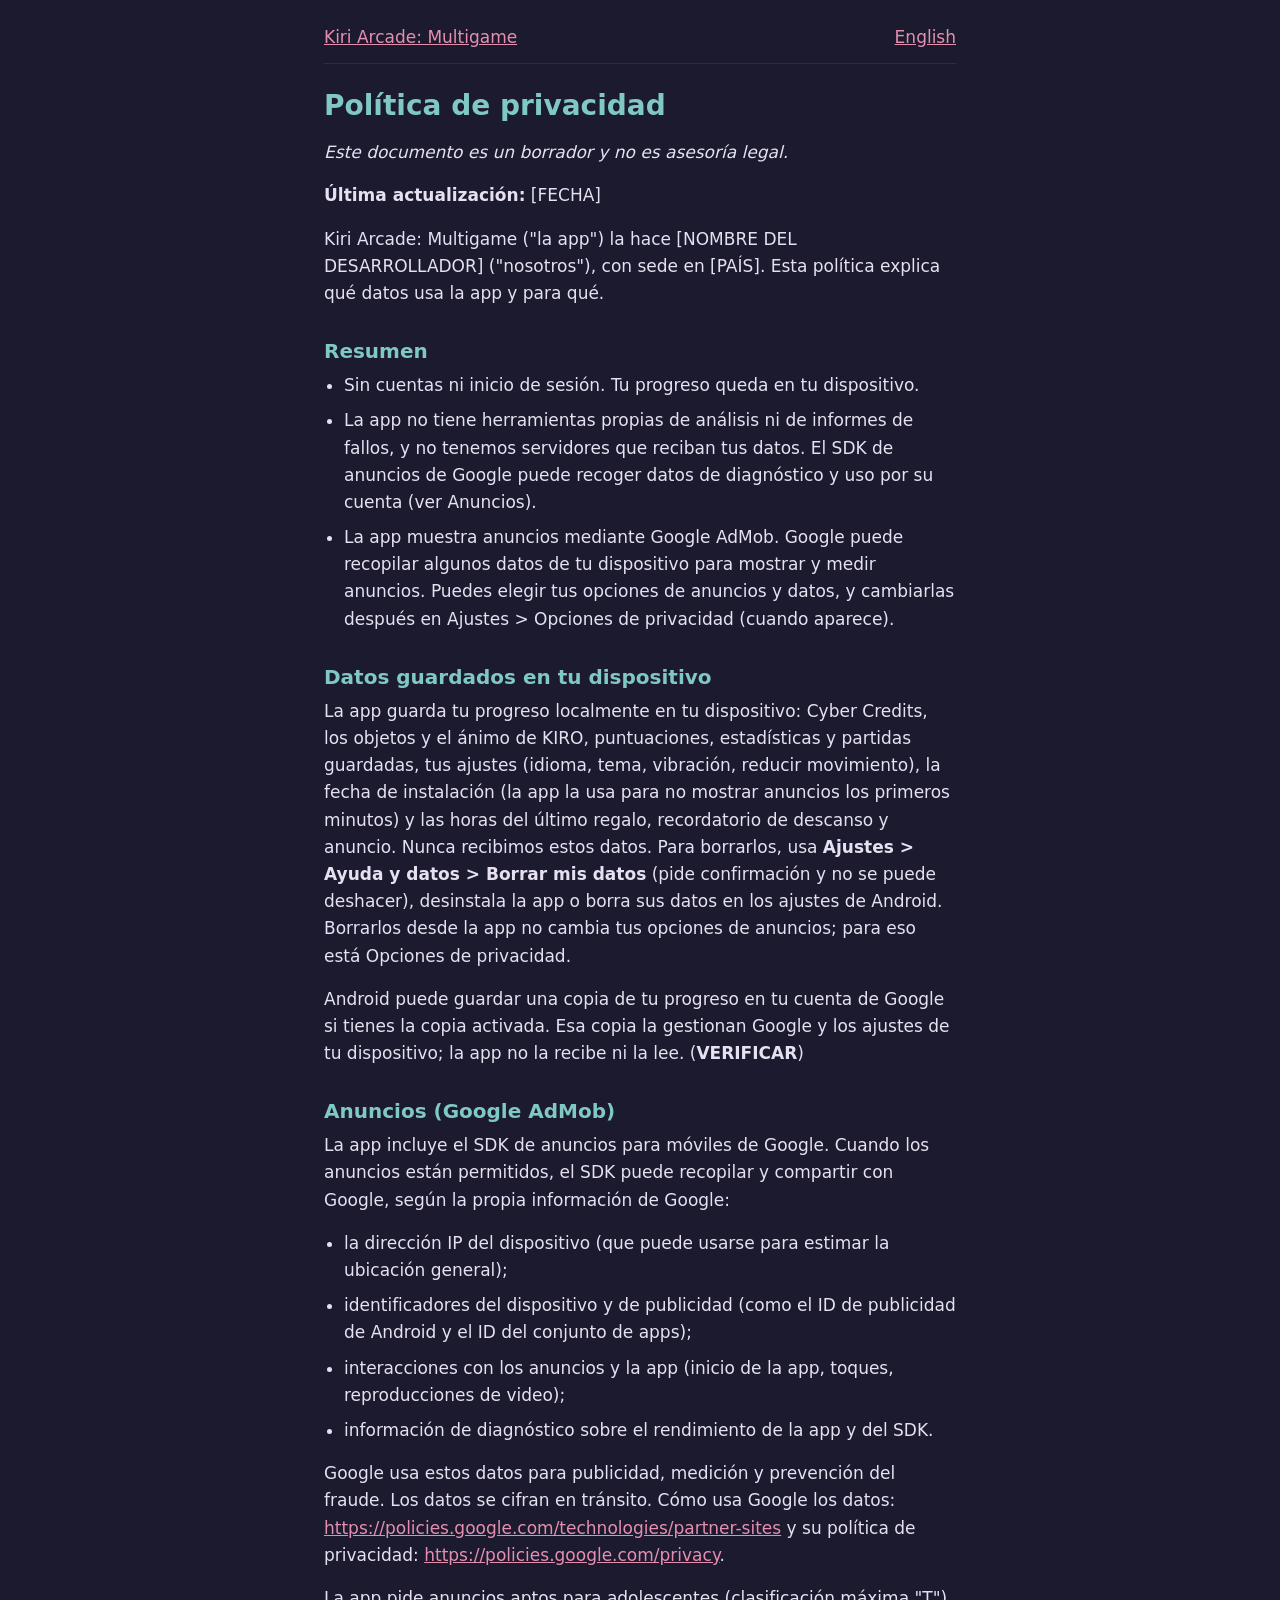
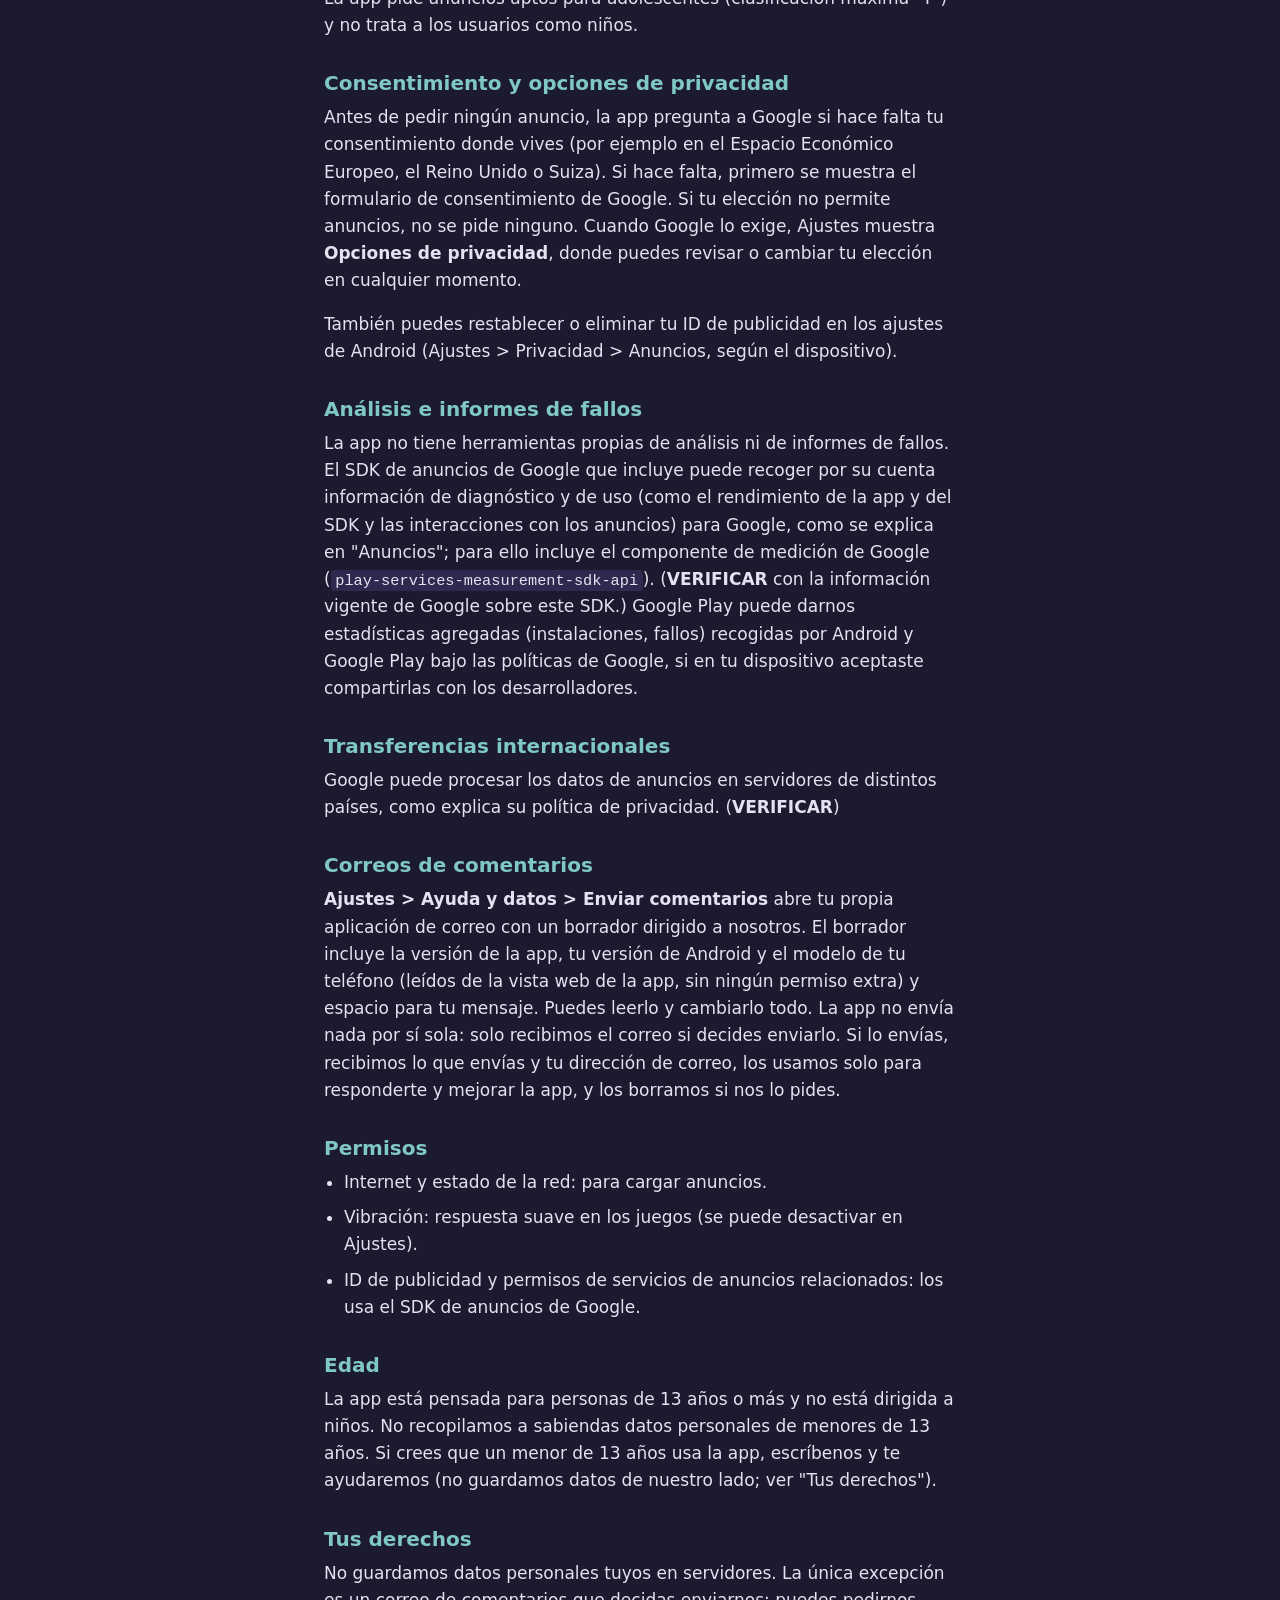
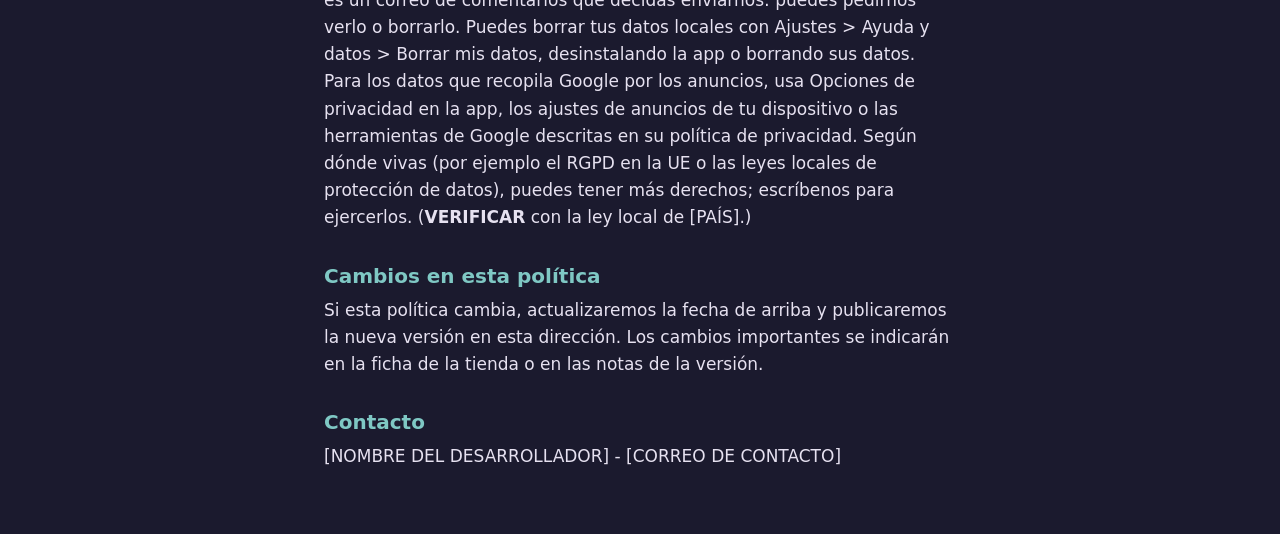
==== privacy-es.html @ 4f9419d4 "Note: pagina simple de privacidad y de terminos y condiciones" ====
<!doctype html>
<html lang="es">
  <head>
    <meta charset="utf-8" />
    <meta name="viewport" content="width=device-width, initial-scale=1" />
    <title>Política de privacidad - Kiri Arcade: Multigame</title>
    <link rel="stylesheet" href="styles.css" />
  </head>
  <body>
    <header>
      <p><a href="index.html">Kiri Arcade: Multigame</a></p>
      <nav aria-label="Idioma"><a href="privacy-en.html" hreflang="en" lang="en">English</a></nav>
    </header>
    <main>
      <h1>Política de privacidad</h1>
      <p><em>Este documento es un borrador y no es asesoría legal.</em></p>
      <p><strong>Última actualización:</strong> [FECHA]</p>
      <p>
        Kiri Arcade: Multigame ("la app") la hace [NOMBRE DEL DESARROLLADOR] ("nosotros"), con sede
        en [PAÍS]. Esta política explica qué datos usa la app y para qué.
      </p>
      <section>
        <h2>Resumen</h2>
        <ul>
          <li>Sin cuentas ni inicio de sesión. Tu progreso queda en tu dispositivo.</li>
          <li>
            La app no tiene herramientas propias de análisis ni de informes de fallos, y no tenemos
            servidores que reciban tus datos. El SDK de anuncios de Google puede recoger datos de
            diagnóstico y uso por su cuenta (ver Anuncios).
          </li>
          <li>
            La app muestra anuncios mediante Google AdMob. Google puede recopilar algunos datos de
            tu dispositivo para mostrar y medir anuncios. Puedes elegir tus opciones de anuncios y
            datos, y cambiarlas después en Ajustes &gt; Opciones de privacidad (cuando aparece).
          </li>
        </ul>
      </section>
      <section>
        <h2>Datos guardados en tu dispositivo</h2>
        <p>
          La app guarda tu progreso localmente en tu dispositivo: Cyber Credits, los objetos y el
          ánimo de KIRO, puntuaciones, estadísticas y partidas guardadas, tus ajustes (idioma, tema,
          vibración, reducir movimiento), la fecha de instalación (la app la usa para no mostrar
          anuncios los primeros minutos) y las horas del último regalo, recordatorio de descanso y
          anuncio. Nunca recibimos estos datos. Para borrarlos, usa
          <strong>Ajustes &gt; Ayuda y datos &gt; Borrar mis datos</strong> (pide confirmación y no
          se puede deshacer), desinstala la app o borra sus datos en los ajustes de Android.
          Borrarlos desde la app no cambia tus opciones de anuncios; para eso está Opciones de
          privacidad.
        </p>
        <p>
          Android puede guardar una copia de tu progreso en tu cuenta de Google si tienes la copia
          activada. Esa copia la gestionan Google y los ajustes de tu dispositivo; la app no la
          recibe ni la lee. (<strong>VERIFICAR</strong>)
        </p>
      </section>
      <section>
        <h2>Anuncios (Google AdMob)</h2>
        <p>
          La app incluye el SDK de anuncios para móviles de Google. Cuando los anuncios están
          permitidos, el SDK puede recopilar y compartir con Google, según la propia información de
          Google:
        </p>
        <ul>
          <li>
            la dirección IP del dispositivo (que puede usarse para estimar la ubicación general);
          </li>
          <li>
            identificadores del dispositivo y de publicidad (como el ID de publicidad de Android y
            el ID del conjunto de apps);
          </li>
          <li>
            interacciones con los anuncios y la app (inicio de la app, toques, reproducciones de
            video);
          </li>
          <li>información de diagnóstico sobre el rendimiento de la app y del SDK.</li>
        </ul>
        <p>
          Google usa estos datos para publicidad, medición y prevención del fraude. Los datos se
          cifran en tránsito. Cómo usa Google los datos:
          <a href="https://policies.google.com/technologies/partner-sites" rel="noopener noreferrer"
            >https://policies.google.com/technologies/partner-sites</a
          >
          y su política de privacidad:
          <a href="https://policies.google.com/privacy" rel="noopener noreferrer"
            >https://policies.google.com/privacy</a
          >.
        </p>
        <p>
          La app pide anuncios aptos para adolescentes (clasificación máxima "T") y no trata a los
          usuarios como niños.
        </p>
      </section>
      <section>
        <h2>Consentimiento y opciones de privacidad</h2>
        <p>
          Antes de pedir ningún anuncio, la app pregunta a Google si hace falta tu consentimiento
          donde vives (por ejemplo en el Espacio Económico Europeo, el Reino Unido o Suiza). Si hace
          falta, primero se muestra el formulario de consentimiento de Google. Si tu elección no
          permite anuncios, no se pide ninguno. Cuando Google lo exige, Ajustes muestra
          <strong>Opciones de privacidad</strong>, donde puedes revisar o cambiar tu elección en
          cualquier momento.
        </p>
        <p>
          También puedes restablecer o eliminar tu ID de publicidad en los ajustes de Android
          (Ajustes &gt; Privacidad &gt; Anuncios, según el dispositivo).
        </p>
      </section>
      <section>
        <h2>Análisis e informes de fallos</h2>
        <p>
          La app no tiene herramientas propias de análisis ni de informes de fallos. El SDK de
          anuncios de Google que incluye puede recoger por su cuenta información de diagnóstico y de
          uso (como el rendimiento de la app y del SDK y las interacciones con los anuncios) para
          Google, como se explica en "Anuncios"; para ello incluye el componente de medición de
          Google (<code>play-services-measurement-sdk-api</code>). (<strong>VERIFICAR</strong> con
          la información vigente de Google sobre este SDK.) Google Play puede darnos estadísticas
          agregadas (instalaciones, fallos) recogidas por Android y Google Play bajo las políticas
          de Google, si en tu dispositivo aceptaste compartirlas con los desarrolladores.
        </p>
      </section>
      <section>
        <h2>Transferencias internacionales</h2>
        <p>
          Google puede procesar los datos de anuncios en servidores de distintos países, como
          explica su política de privacidad. (<strong>VERIFICAR</strong>)
        </p>
      </section>
      <section>
        <h2>Correos de comentarios</h2>
        <p>
          <strong>Ajustes &gt; Ayuda y datos &gt; Enviar comentarios</strong> abre tu propia
          aplicación de correo con un borrador dirigido a nosotros. El borrador incluye la versión
          de la app, tu versión de Android y el modelo de tu teléfono (leídos de la vista web de la
          app, sin ningún permiso extra) y espacio para tu mensaje. Puedes leerlo y cambiarlo todo.
          La app no envía nada por sí sola: solo recibimos el correo si decides enviarlo. Si lo
          envías, recibimos lo que envías y tu dirección de correo, los usamos solo para responderte
          y mejorar la app, y los borramos si nos lo pides.
        </p>
      </section>
      <section>
        <h2>Permisos</h2>
        <ul>
          <li>Internet y estado de la red: para cargar anuncios.</li>
          <li>Vibración: respuesta suave en los juegos (se puede desactivar en Ajustes).</li>
          <li>
            ID de publicidad y permisos de servicios de anuncios relacionados: los usa el SDK de
            anuncios de Google.
          </li>
        </ul>
      </section>
      <section>
        <h2>Edad</h2>
        <p>
          La app está pensada para personas de 13 años o más y no está dirigida a niños. No
          recopilamos a sabiendas datos personales de menores de 13 años. Si crees que un menor de
          13 años usa la app, escríbenos y te ayudaremos (no guardamos datos de nuestro lado; ver
          "Tus derechos").
        </p>
      </section>
      <section>
        <h2>Tus derechos</h2>
        <p>
          No guardamos datos personales tuyos en servidores. La única excepción es un correo de
          comentarios que decidas enviarnos: puedes pedirnos verlo o borrarlo. Puedes borrar tus
          datos locales con Ajustes &gt; Ayuda y datos &gt; Borrar mis datos, desinstalando la app o
          borrando sus datos. Para los datos que recopila Google por los anuncios, usa Opciones de
          privacidad en la app, los ajustes de anuncios de tu dispositivo o las herramientas de
          Google descritas en su política de privacidad. Según dónde vivas (por ejemplo el RGPD en
          la UE o las leyes locales de protección de datos), puedes tener más derechos; escríbenos
          para ejercerlos. (<strong>VERIFICAR</strong> con la ley local de [PAÍS].)
        </p>
      </section>
      <section>
        <h2>Cambios en esta política</h2>
        <p>
          Si esta política cambia, actualizaremos la fecha de arriba y publicaremos la nueva versión
          en esta dirección. Los cambios importantes se indicarán en la ficha de la tienda o en las
          notas de la versión.
        </p>
      </section>
      <section>
        <h2>Contacto</h2>
        <p>[NOMBRE DEL DESARROLLADOR] - [CORREO DE CONTACTO]</p>
      </section>
    </main>
  </body>
</html>
---- styles.css ----
/* Colors copied from the app's Soft theme (src/core/theme/palettes.ts). */
:root {
  color-scheme: dark;
  --background: #1b1a2e;
  --panel: #2e2a4f;
  --text: #e6e1f0;
  --heading: #7fc8c4;
  --link: #e58fb0;
  --focus: #e8c872;
}

* {
  box-sizing: border-box;
}

html {
  -webkit-text-size-adjust: 100%;
  text-size-adjust: 100%;
}

body {
  margin: 0 auto;
  max-width: 42rem;
  padding: 1.5rem 1.25rem 3rem;
  background: var(--background);
  color: var(--text);
  font-family:
    system-ui,
    -apple-system,
    'Segoe UI',
    Roboto,
    sans-serif;
  font-size: 1.0625rem;
  line-height: 1.6;
  /* Long URLs must wrap instead of widening the page on a phone. */
  overflow-wrap: anywhere;
}

header {
  display: flex;
  flex-wrap: wrap;
  justify-content: space-between;
  gap: 0.5rem 1.5rem;
  padding-bottom: 0.75rem;
  border-bottom: 1px solid var(--panel);
}

header p {
  margin: 0;
}

h1,
h2 {
  color: var(--heading);
  line-height: 1.25;
}

h1 {
  margin: 1.5rem 0 1rem;
  font-size: 1.75rem;
}

h2 {
  margin: 2rem 0 0.5rem;
  font-size: 1.25rem;
}

p,
ul {
  margin: 0 0 1rem;
}

ul {
  padding-left: 1.25rem;
}

li {
  margin-bottom: 0.5rem;
}

a {
  color: var(--link);
}

a:focus-visible {
  outline: 2px solid var(--focus);
  outline-offset: 2px;
}

code {
  padding: 0.1em 0.3em;
  border-radius: 0.25em;
  background: var(--panel);
  font-size: 0.9em;
}
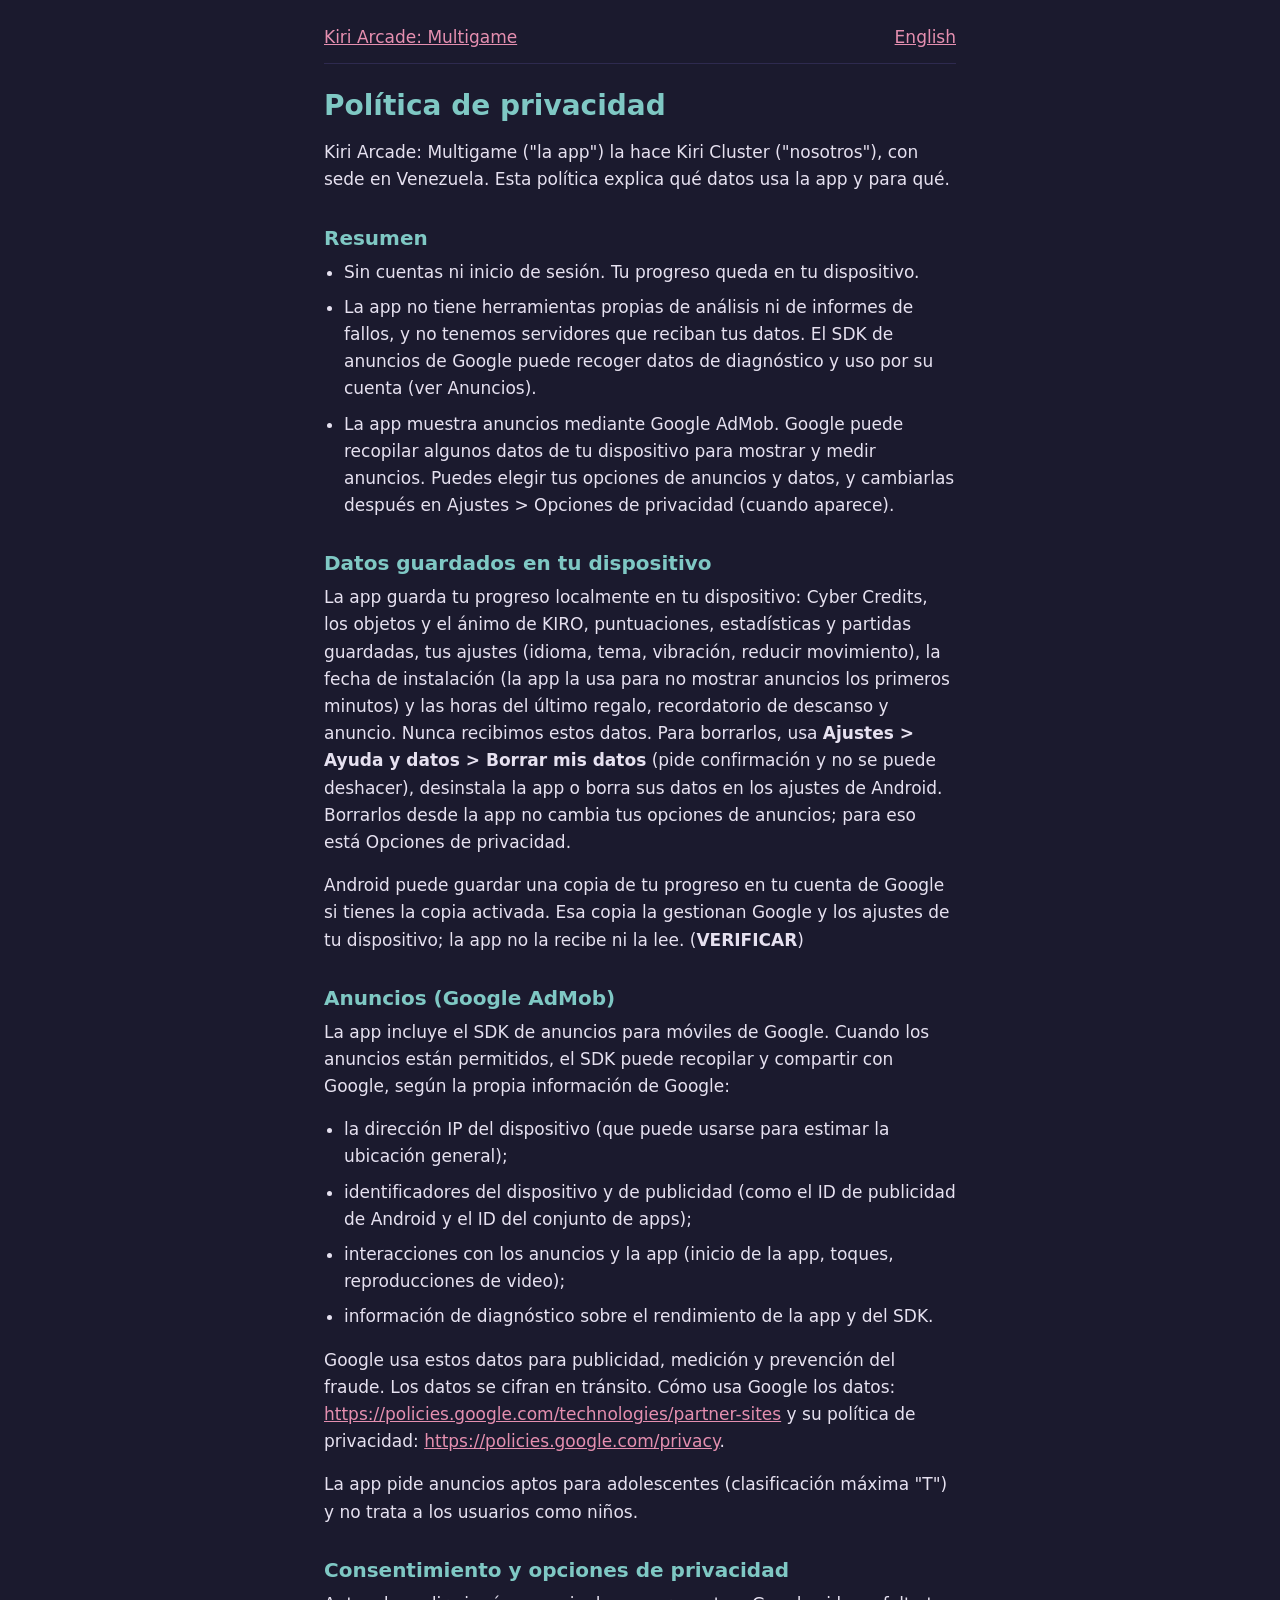
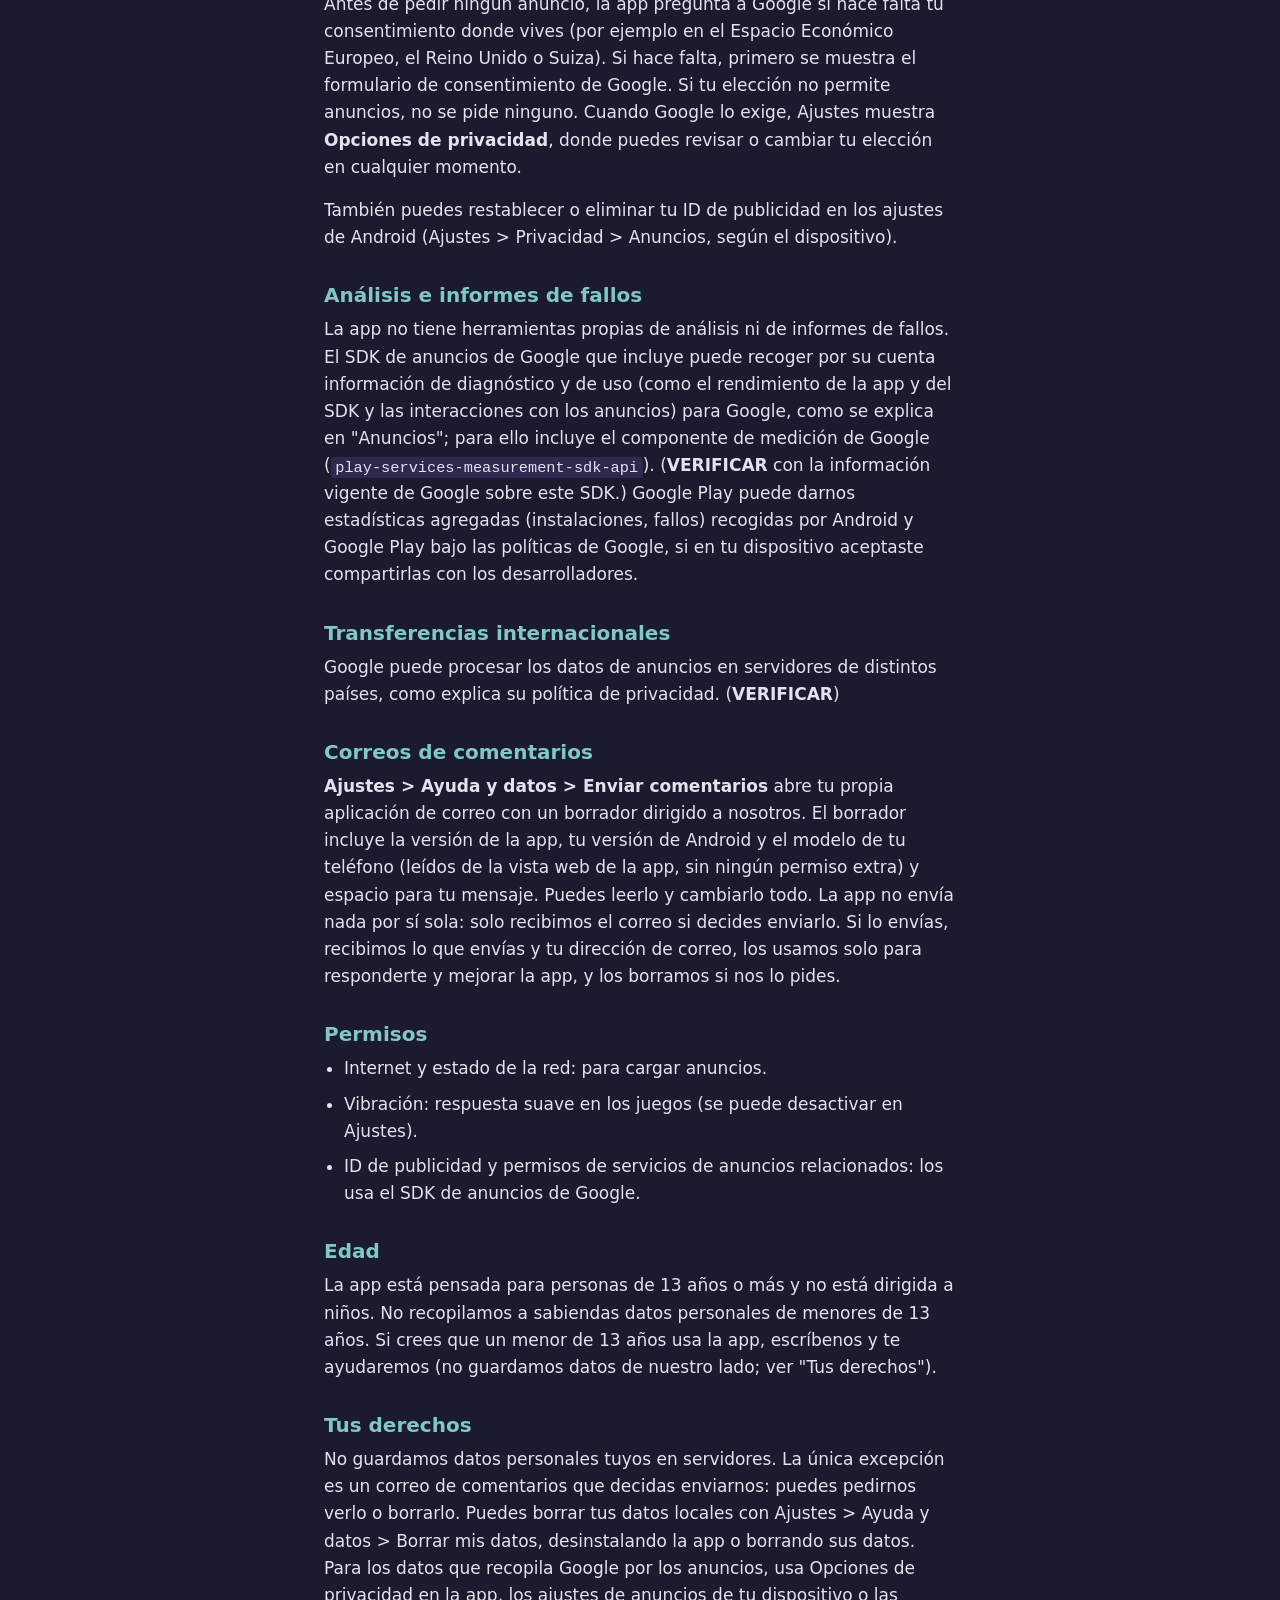
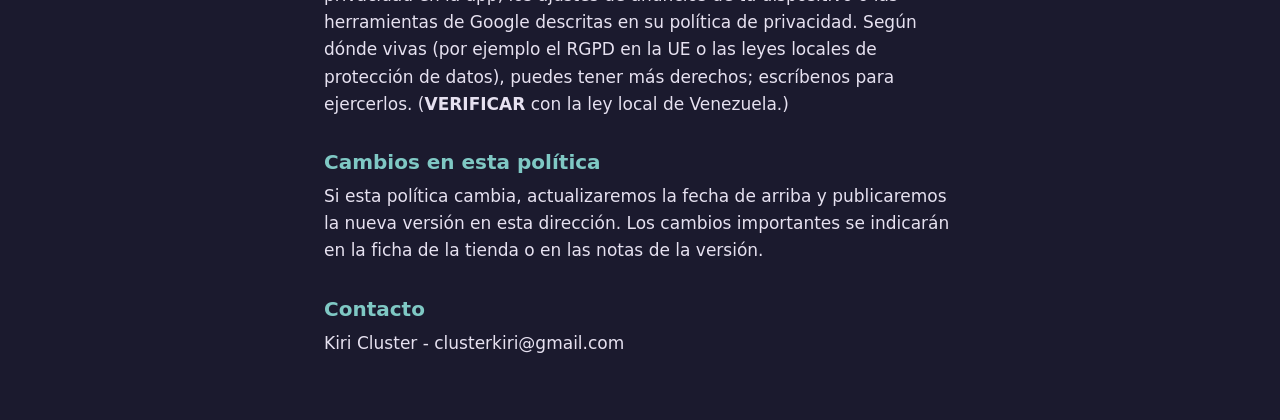
==== commit 7d6986b8: "Note: ajuste en datos de terminos y privacidad" ====
--- a/privacy-es.html
+++ b/privacy-es.html
@@ -13,11 +13,9 @@
     </header>
     <main>
       <h1>Política de privacidad</h1>
-      <p><em>Este documento es un borrador y no es asesoría legal.</em></p>
-      <p><strong>Última actualización:</strong> [FECHA]</p>
       <p>
-        Kiri Arcade: Multigame ("la app") la hace [NOMBRE DEL DESARROLLADOR] ("nosotros"), con sede
-        en [PAÍS]. Esta política explica qué datos usa la app y para qué.
+        Kiri Arcade: Multigame ("la app") la hace Kiri Cluster ("nosotros"), con sede
+        en Venezuela. Esta política explica qué datos usa la app y para qué.
       </p>
       <section>
         <h2>Resumen</h2>
@@ -168,7 +166,7 @@
           privacidad en la app, los ajustes de anuncios de tu dispositivo o las herramientas de
           Google descritas en su política de privacidad. Según dónde vivas (por ejemplo el RGPD en
           la UE o las leyes locales de protección de datos), puedes tener más derechos; escríbenos
-          para ejercerlos. (<strong>VERIFICAR</strong> con la ley local de [PAÍS].)
+          para ejercerlos. (<strong>VERIFICAR</strong> con la ley local de Venezuela.)
         </p>
       </section>
       <section>
@@ -181,7 +179,7 @@
       </section>
       <section>
         <h2>Contacto</h2>
-        <p>[NOMBRE DEL DESARROLLADOR] - [CORREO DE CONTACTO]</p>
+        <p>Kiri Cluster - clusterkiri@gmail.com</p>
       </section>
     </main>
   </body>
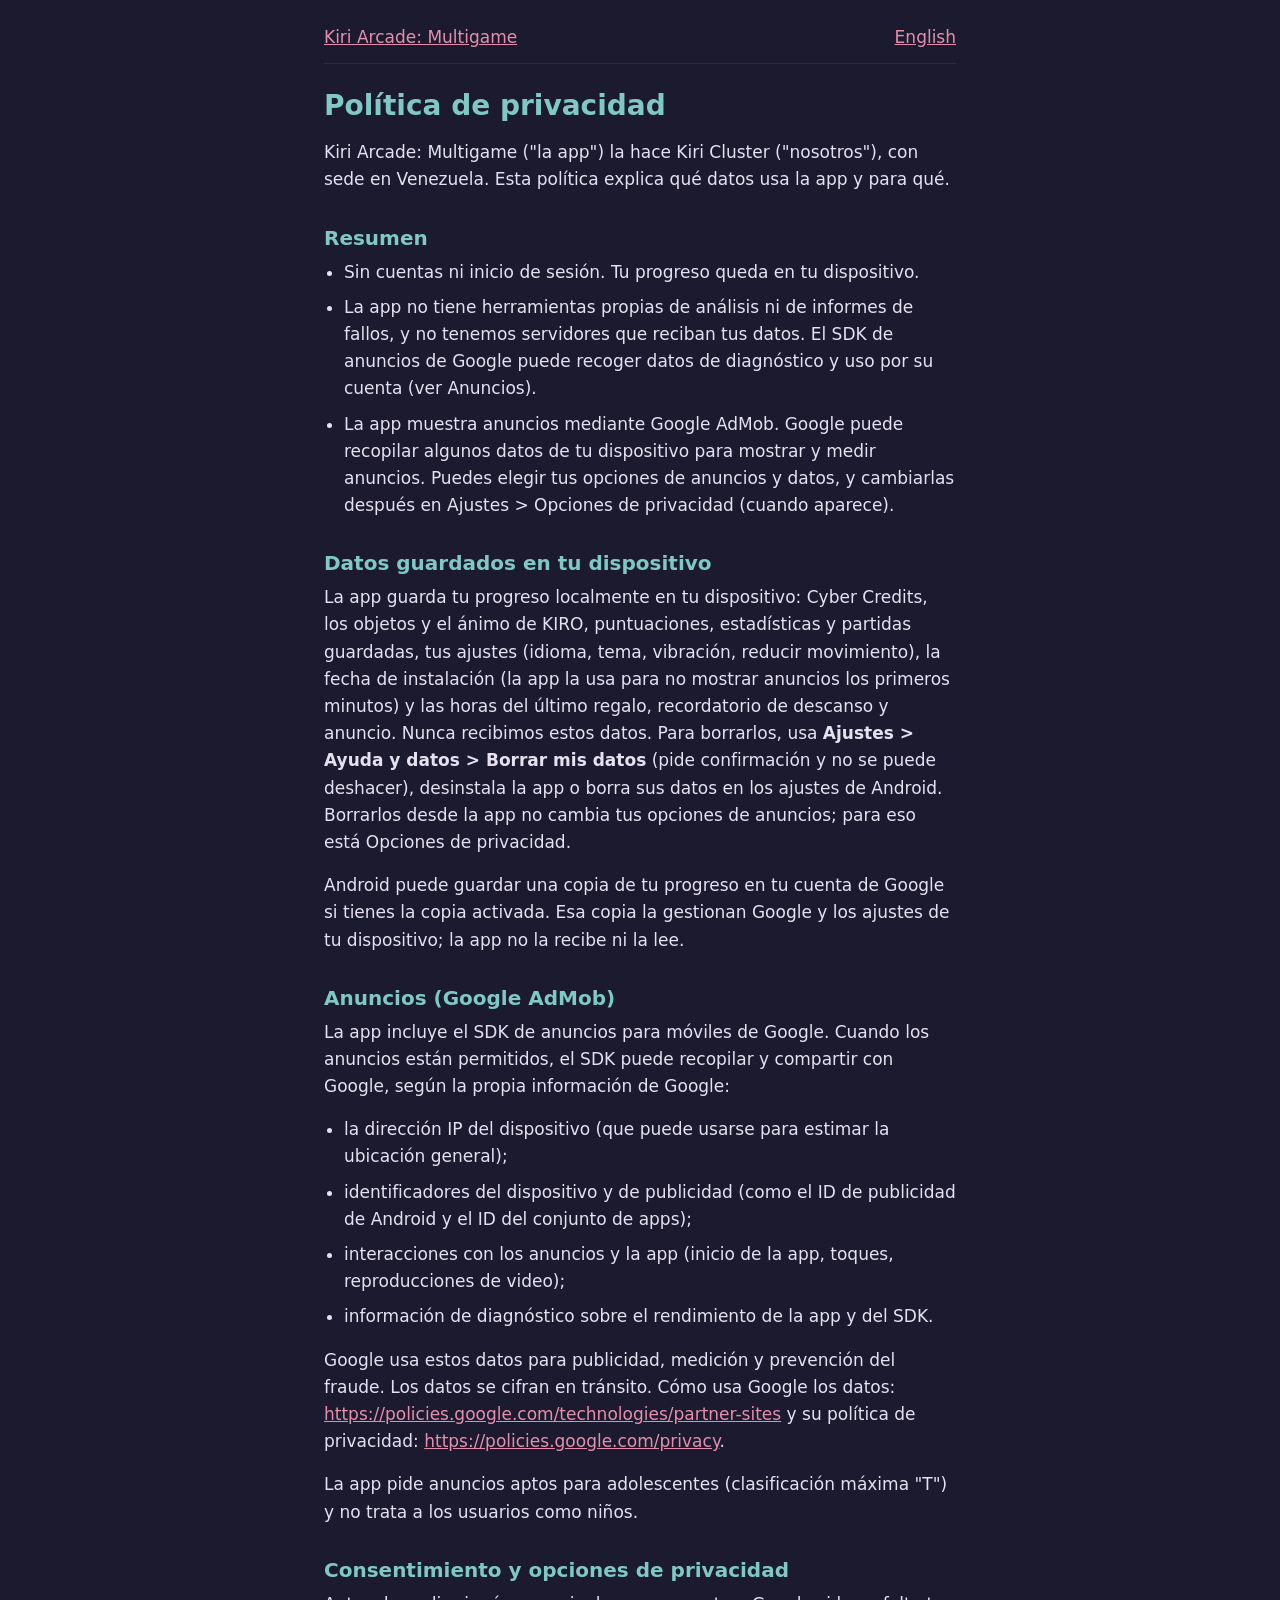
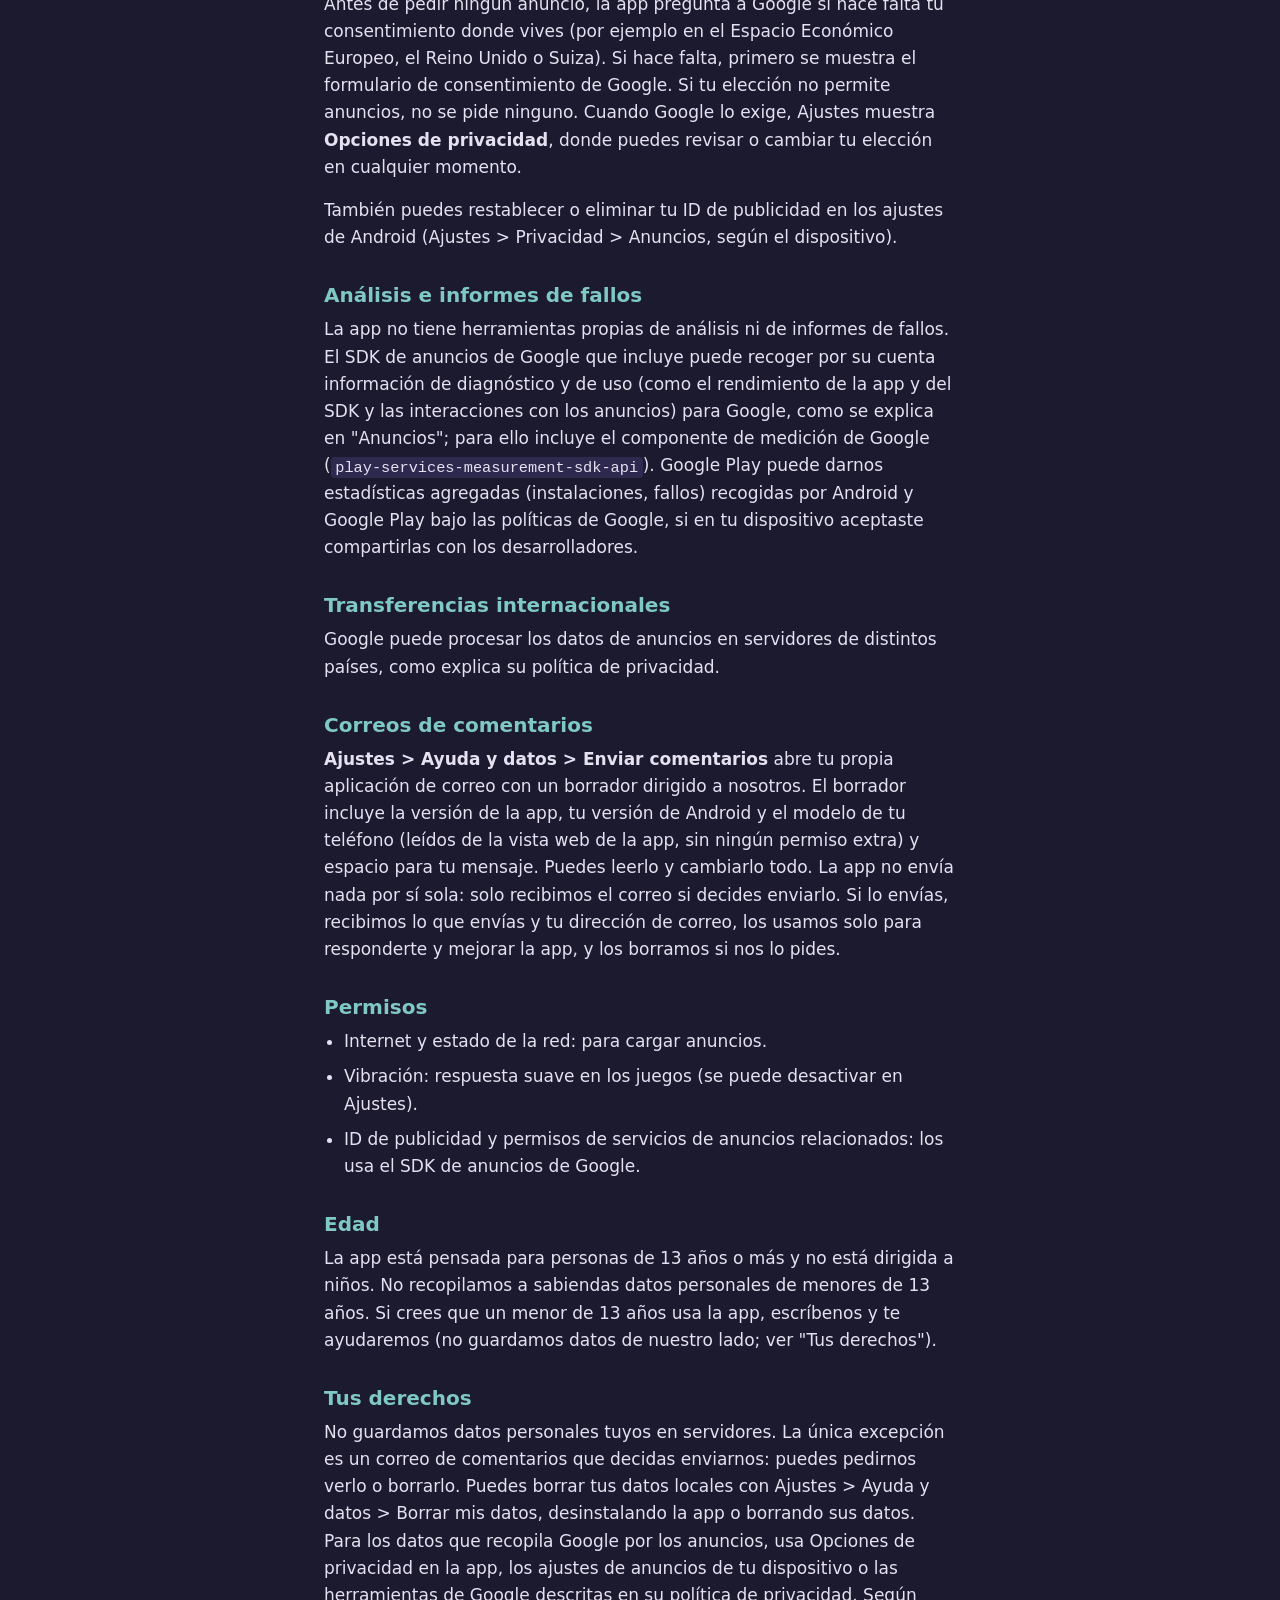
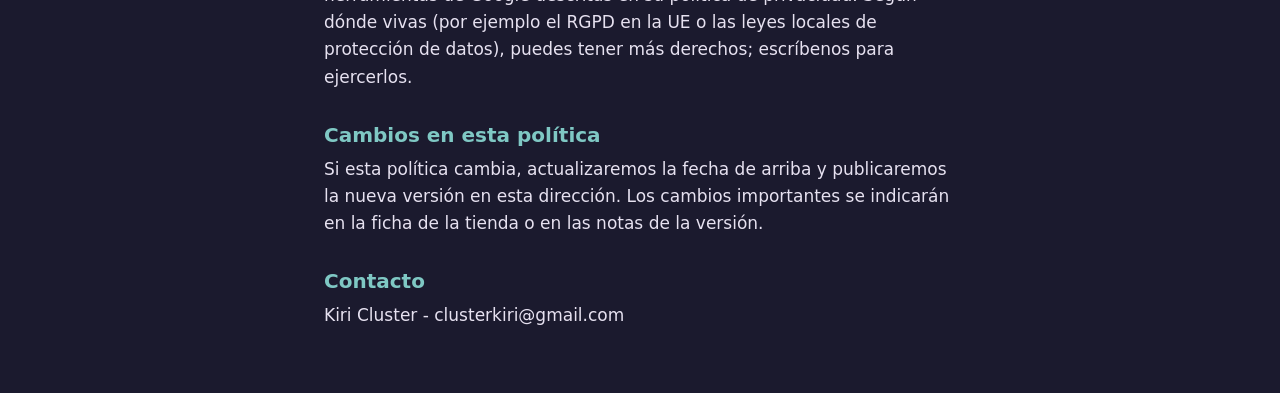
==== commit 4b4fa543: "Note: Ajustes de condiciones y privacidad" ====
--- a/privacy-es.html
+++ b/privacy-es.html
@@ -49,7 +49,7 @@
         <p>
           Android puede guardar una copia de tu progreso en tu cuenta de Google si tienes la copia
           activada. Esa copia la gestionan Google y los ajustes de tu dispositivo; la app no la
-          recibe ni la lee. (<strong>VERIFICAR</strong>)
+          recibe ni la lee.
         </p>
       </section>
       <section>
@@ -111,8 +111,7 @@
           anuncios de Google que incluye puede recoger por su cuenta información de diagnóstico y de
           uso (como el rendimiento de la app y del SDK y las interacciones con los anuncios) para
           Google, como se explica en "Anuncios"; para ello incluye el componente de medición de
-          Google (<code>play-services-measurement-sdk-api</code>). (<strong>VERIFICAR</strong> con
-          la información vigente de Google sobre este SDK.) Google Play puede darnos estadísticas
+          Google (<code>play-services-measurement-sdk-api</code>). Google Play puede darnos estadísticas
           agregadas (instalaciones, fallos) recogidas por Android y Google Play bajo las políticas
           de Google, si en tu dispositivo aceptaste compartirlas con los desarrolladores.
         </p>
@@ -121,7 +120,7 @@
         <h2>Transferencias internacionales</h2>
         <p>
           Google puede procesar los datos de anuncios en servidores de distintos países, como
-          explica su política de privacidad. (<strong>VERIFICAR</strong>)
+          explica su política de privacidad.
         </p>
       </section>
       <section>
@@ -166,7 +165,7 @@
           privacidad en la app, los ajustes de anuncios de tu dispositivo o las herramientas de
           Google descritas en su política de privacidad. Según dónde vivas (por ejemplo el RGPD en
           la UE o las leyes locales de protección de datos), puedes tener más derechos; escríbenos
-          para ejercerlos. (<strong>VERIFICAR</strong> con la ley local de Venezuela.)
+          para ejercerlos.
         </p>
       </section>
       <section>
@@ -183,4 +182,4 @@
       </section>
     </main>
   </body>
-</html>
+</html>
